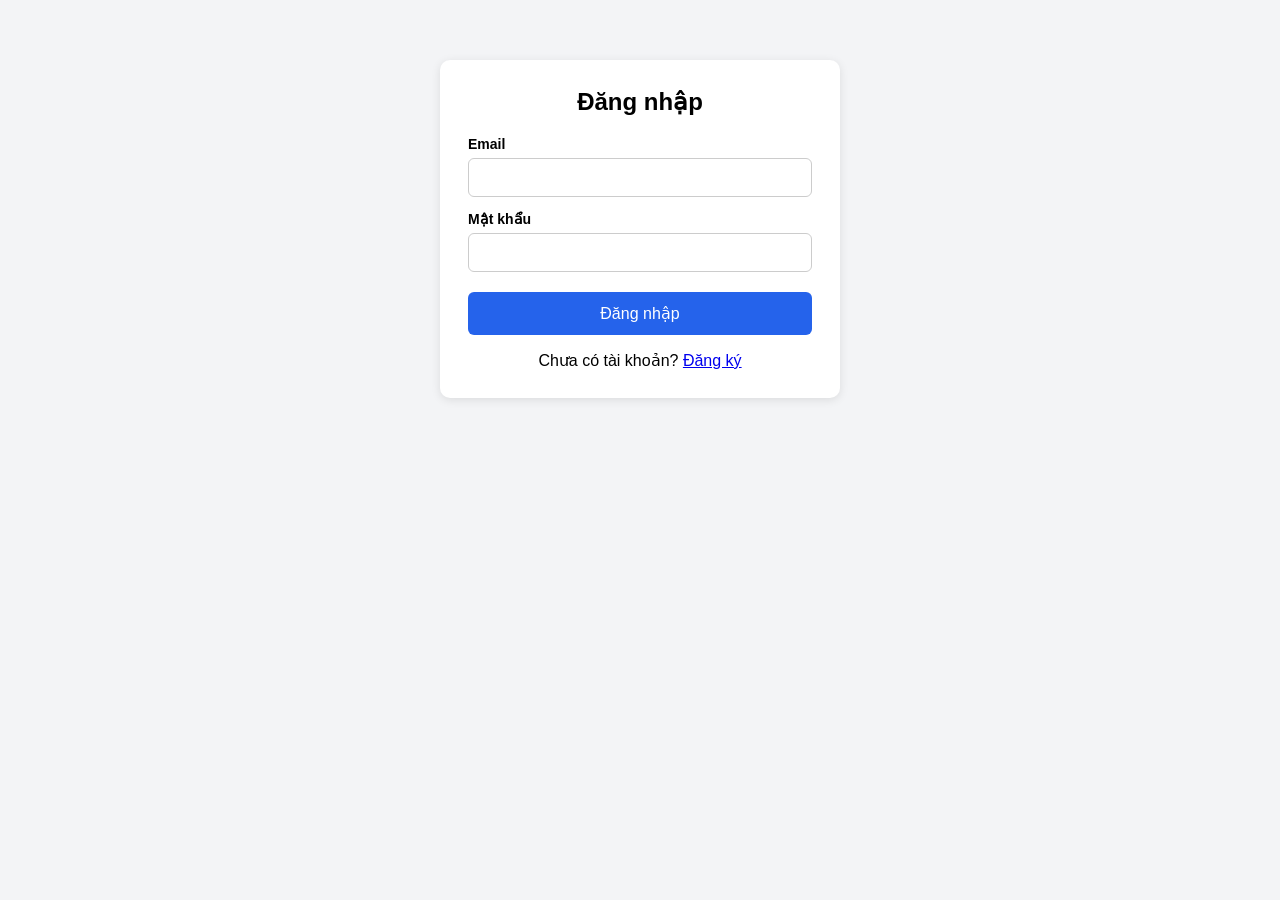
==== Frontend/pages/auth/login.html @ 50eba418 "feat(auth-ui): trang dang ky, dang nhap, luu token, bat CORS cho frontend" ====
<!DOCTYPE html>
<html lang="vi">
<head>
  <meta charset="UTF-8" />
  <meta name="viewport" content="width=device-width, initial-scale=1.0" />
  <title>Đăng nhập - RoomFinder</title>
  <link rel="stylesheet" href="../../styles.css" />
  <link rel="stylesheet" href="../../css/auth/login.css" />
</head>
<body>
  <div class="auth-box">
    <h2>Đăng nhập</h2>
    <form id="loginForm">
      <label for="email">Email</label>
      <input type="email" id="email" required />

      <label for="password">Mật khẩu</label>
      <input type="password" id="password" required />

      <button type="submit" id="btnLogin">Đăng nhập</button>
    </form>
    <div id="message" class="message" role="status" aria-live="polite"></div>
    <p>Chưa có tài khoản? <a href="register.html">Đăng ký</a></p>
  </div>

  <script src="../../js/config.js"></script>
  <script src="../../js/auth/session.js"></script>
  <script src="../../js/ui.js"></script>
  <script src="../../js/auth/login.js"></script>
</body>
</html>
---- Frontend/styles.css ----
* { box-sizing: border-box; }

body {
  font-family: Arial, sans-serif;
  background: #f3f4f6;
  margin: 0;
}

.auth-box {
  max-width: 400px;
  margin: 60px auto;
  background: #fff;
  padding: 28px;
  border-radius: 10px;
  box-shadow: 0 2px 10px rgba(0, 0, 0, 0.1);
}

.auth-box h2 { margin-top: 0; text-align: center; }

.auth-box label {
  display: block;
  margin: 14px 0 6px;
  font-weight: bold;
  font-size: 14px;
}

.auth-box input,
.auth-box select {
  width: 100%;
  padding: 10px;
  border: 1px solid #ccc;
  border-radius: 6px;
  font-size: 15px;
}

.auth-box button {
  width: 100%;
  margin-top: 20px;
  padding: 12px;
  background: #2563eb;
  color: #fff;
  border: none;
  border-radius: 6px;
  font-size: 16px;
  cursor: pointer;
}

.auth-box button:hover { background: #1d4ed8; }
.auth-box button:disabled { background: #93c5fd; cursor: not-allowed; }
.auth-box p { text-align: center; margin-bottom: 0; }

.message {
  margin-top: 12px;
  padding: 10px;
  border-radius: 6px;
  font-size: 14px;
  display: none;
}
.message.error { display: block; background: #fee2e2; color: #b91c1c; }
.message.success { display: block; background: #dcfce7; color: #166534; }

.topbar {
  display: flex;
  justify-content: space-between;
  align-items: center;
  background: #2563eb;
  color: #fff;
  padding: 12px 24px;
}
.topbar button {
  background: #fff;
  color: #2563eb;
  border: none;
  padding: 8px 14px;
  border-radius: 6px;
  cursor: pointer;
}
.container { max-width: 900px; margin: 24px auto; padding: 0 16px; }
---- Frontend/css/auth/login.css ----
/* CSS riêng của pages/auth/login.html. Viết giao diện đăng nhập tại đây. */
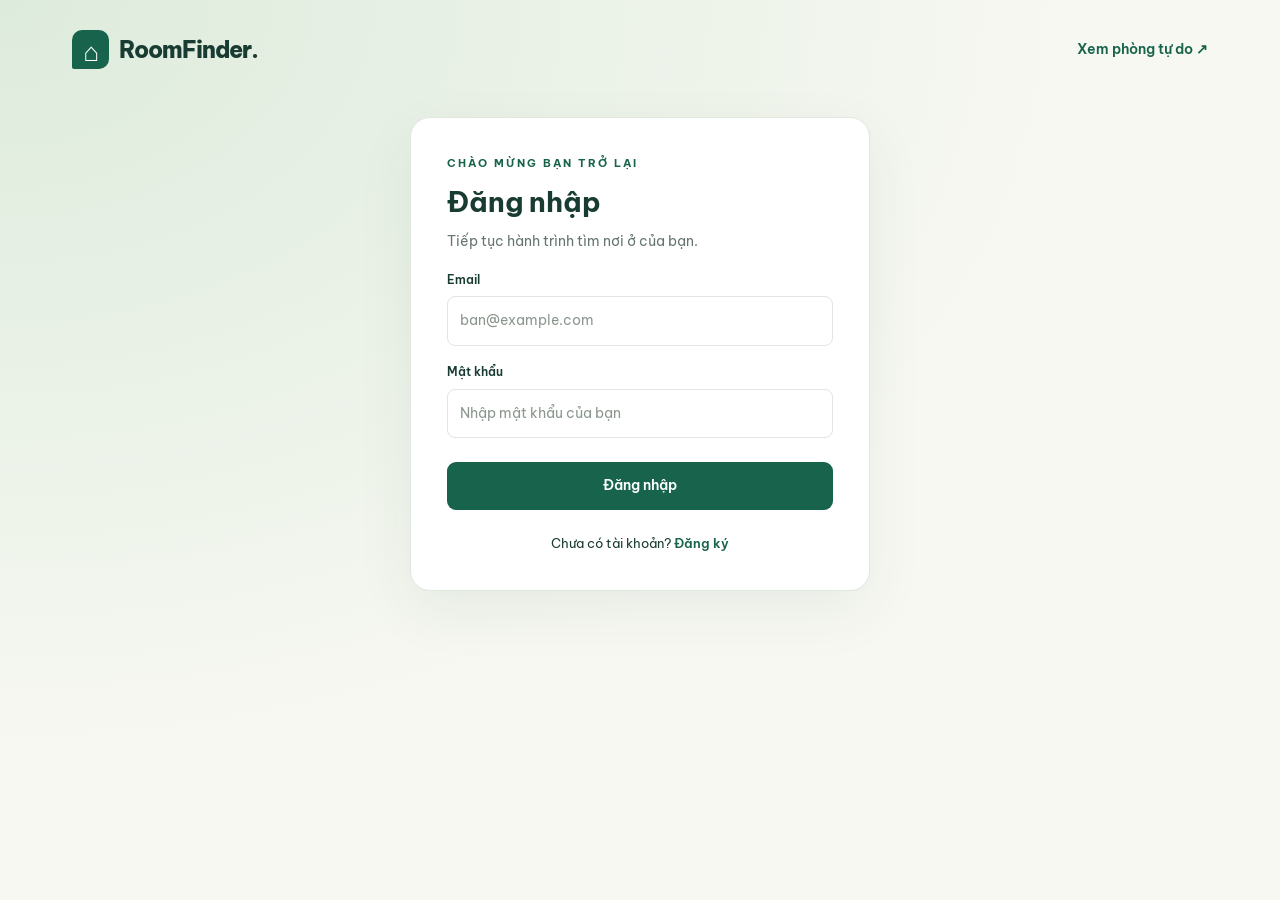
==== commit 4b8cd0d6: "feat(room-ui): trang danh sach phong dang card, loc theo gia va khu vuc, them truong District" ====
--- a/Frontend/pages/auth/login.html
+++ b/Frontend/pages/auth/login.html
@@ -7,21 +7,24 @@
   <link rel="stylesheet" href="../../styles.css" />
   <link rel="stylesheet" href="../../css/auth/login.css" />
 </head>
-<body>
-  <div class="auth-box">
-    <h2>Đăng nhập</h2>
+<body class="auth-page">
+  <header class="container auth-header"><a class="brand" href="../../index.html"><span class="brand-mark" aria-hidden="true">⌂</span>RoomFinder.</a><a class="text-link" href="../rooms/room-list.html">Xem phòng tự do ↗</a></header>
+  <main class="auth-box">
+    <p class="eyebrow">CHÀO MỪNG BẠN TRỞ LẠI</p>
+    <h1>Đăng nhập</h1>
+    <p id="loginHint" class="muted">Tiếp tục hành trình tìm nơi ở của bạn.</p>
     <form id="loginForm">
       <label for="email">Email</label>
-      <input type="email" id="email" required />
+      <input type="email" id="email" autocomplete="email" placeholder="ban@example.com" required />
 
       <label for="password">Mật khẩu</label>
-      <input type="password" id="password" required />
+      <input type="password" id="password" autocomplete="current-password" placeholder="Nhập mật khẩu của bạn" required />
 
       <button type="submit" id="btnLogin">Đăng nhập</button>
     </form>
     <div id="message" class="message" role="status" aria-live="polite"></div>
-    <p>Chưa có tài khoản? <a href="register.html">Đăng ký</a></p>
-  </div>
+    <p>Chưa có tài khoản? <a id="registerLink" href="register.html">Đăng ký</a></p>
+  </main>
 
   <script src="../../js/config.js"></script>
   <script src="../../js/auth/session.js"></script>
--- a/Frontend/styles.css
+++ b/Frontend/styles.css
@@ -1,78 +1,61 @@
+@import url('https://fonts.googleapis.com/css2?family=Be+Vietnam+Pro:wght@400;500;600;700;800&display=swap');
+:root { --green: #17634b; --green-dark: #104c39; --ink: #183b32; --muted: #65766e; --line: #dfe7df; --cream: #f7f8f2; }
 * { box-sizing: border-box; }
-
-body {
-  font-family: Arial, sans-serif;
-  background: #f3f4f6;
-  margin: 0;
-}
-
-.auth-box {
-  max-width: 400px;
-  margin: 60px auto;
-  background: #fff;
-  padding: 28px;
-  border-radius: 10px;
-  box-shadow: 0 2px 10px rgba(0, 0, 0, 0.1);
-}
-
-.auth-box h2 { margin-top: 0; text-align: center; }
-
-.auth-box label {
-  display: block;
-  margin: 14px 0 6px;
-  font-weight: bold;
-  font-size: 14px;
-}
-
-.auth-box input,
-.auth-box select {
-  width: 100%;
-  padding: 10px;
-  border: 1px solid #ccc;
-  border-radius: 6px;
-  font-size: 15px;
-}
-
-.auth-box button {
-  width: 100%;
-  margin-top: 20px;
-  padding: 12px;
-  background: #2563eb;
-  color: #fff;
-  border: none;
-  border-radius: 6px;
-  font-size: 16px;
-  cursor: pointer;
-}
-
-.auth-box button:hover { background: #1d4ed8; }
-.auth-box button:disabled { background: #93c5fd; cursor: not-allowed; }
-.auth-box p { text-align: center; margin-bottom: 0; }
-
-.message {
-  margin-top: 12px;
-  padding: 10px;
-  border-radius: 6px;
-  font-size: 14px;
-  display: none;
-}
-.message.error { display: block; background: #fee2e2; color: #b91c1c; }
-.message.success { display: block; background: #dcfce7; color: #166534; }
-
-.topbar {
-  display: flex;
-  justify-content: space-between;
-  align-items: center;
-  background: #2563eb;
-  color: #fff;
-  padding: 12px 24px;
-}
-.topbar button {
-  background: #fff;
-  color: #2563eb;
-  border: none;
-  padding: 8px 14px;
-  border-radius: 6px;
-  cursor: pointer;
-}
-.container { max-width: 900px; margin: 24px auto; padding: 0 16px; }+html { scroll-behavior: smooth; }
+body { margin: 0; background: var(--cream); color: var(--ink); font-family: 'Be Vietnam Pro', Arial, sans-serif; font-size: 14px; line-height: 1.7; }
+a { color: inherit; text-decoration: none; }
+button, input, select { font: inherit; }
+button, .button { cursor: pointer; border: 0; border-radius: 9px; padding: 12px 20px; background: var(--green); color: white; font-weight: 600; display: inline-flex; align-items: center; justify-content: center; gap: 8px; transition: background .2s; }
+button:disabled { opacity: .55; cursor: not-allowed; }
+button:hover:not(:disabled), .button:hover { background: var(--green-dark); }
+.btn-secondary { background: #edf2eb; color: var(--green); }
+.btn-secondary:hover:not(:disabled) { background: #e0e9dc; }
+.btn-outline { background: transparent; color: var(--green); border: 1px solid var(--line); }
+.btn-outline:hover { background: #edf2eb; }
+:focus-visible { outline: 3px solid #cf9c4d; outline-offset: 4px; }
+[hidden] { display: none !important; }
+.container { max-width: 1200px; margin: 0 auto; padding: 0 32px; }
+.site-header { background: #fff; border-bottom: 1px solid var(--line); }
+.nav-inner { display: flex; align-items: center; justify-content: space-between; gap: 24px; min-height: 88px; }
+.brand { display: inline-flex; align-items: center; gap: 10px; font-size: 23px; font-weight: 800; letter-spacing: -1px; white-space: nowrap; }
+.brand-mark { width: 37px; height: 39px; background: var(--green); color: #fff; display: grid; place-items: center; border-radius: 10px 10px 10px 2px; font-size: 26px; }
+.nav-links, .user-menu { display: flex; align-items: center; gap: 28px; }
+.nav-links a { color: var(--muted); font-weight: 500; }
+.nav-links a:hover, .nav-links [aria-current] { color: var(--green); }
+.nav-links [aria-current] { position: relative; }
+.nav-links [aria-current]::after { content: ''; position: absolute; width: 18px; height: 3px; background: var(--green); bottom: -12px; left: 0; border-radius: 3px; }
+.user-menu { gap: 15px; font-size: 13px; }
+#userInfo { max-width: 200px; overflow: hidden; text-overflow: ellipsis; white-space: nowrap; }
+.eyebrow { color: var(--green); font-size: 11px; font-weight: 700; letter-spacing: 2px; text-transform: uppercase; }
+h1, h2, h3, p { margin-top: 0; }
+h1, h2, h3 { line-height: 1.3; }
+h2 { font-size: 30px; letter-spacing: -.8px; }
+.muted { color: var(--muted); }
+.section-heading { display: flex; justify-content: space-between; gap: 20px; align-items: end; margin-bottom: 24px; }
+.section-heading h2 { margin-bottom: 8px; }
+.section-heading p { margin: 0; color: var(--muted); }
+.text-link { color: var(--green); font-weight: 600; white-space: nowrap; }
+.field { display: flex; flex-direction: column; gap: 8px; }
+.field label { font-size: 12px; font-weight: 600; }
+input, select { width: 100%; min-width: 0; background: white; color: var(--ink); padding: 12px; border: 1px solid var(--line); border-radius: 8px; }
+input::placeholder { color: #8b978e; }
+.site-footer { border-top: 1px solid var(--line); background: #fff; padding: 30px 0; margin-top: 60px; }
+.footer-inner { display: flex; justify-content: space-between; align-items: center; gap: 20px; }
+.footer-inner p { font-size: 12px; color: var(--muted); margin: 0; }
+.skip-link { position: absolute; left: 20px; top: -100px; z-index: 10; background: white; padding: 12px; }
+.skip-link:focus { top: 10px; }
+.status, .message { display: none; padding: 16px; border-radius: 10px; margin: 16px 0; font-size: 13px; }
+.status.info { display: block; background: #eaf1ec; color: var(--green); }
+.status.error, .message.error { display: block; background: #fff0eb; color: #9e3422; }
+.message.success { display: block; background: #e5f3e7; color: var(--green); }
+.auth-page { min-height: 100vh; background: radial-gradient(ellipse at top left, #ddebdc, transparent 60%), var(--cream); }
+.auth-header { padding-top: 30px; display: flex; justify-content: space-between; align-items: center; }
+.auth-box { max-width: 460px; margin: 48px auto; padding: 36px; border: 1px solid var(--line); background: white; border-radius: 20px; box-shadow: 0 20px 60px #173d3210; }
+.auth-box h1 { font-size: 28px; margin-bottom: 10px; }
+.auth-box label { display: block; margin: 16px 0 6px; font-size: 12px; font-weight: 600; }
+.auth-box button { width: 100%; margin-top: 24px; }
+.auth-box > p:last-child { text-align: center; margin: 22px 0 0; font-size: 13px; }
+.auth-box a { color: var(--green); font-weight: 600; }
+@media (max-width: 900px) { .nav-links { gap: 18px; } .nav-links .nav-guide { display: none; } .nav-inner { gap: 16px; } #userInfo { max-width: 130px; } }
+@media (max-width: 640px) { .container { padding: 0 20px; } .nav-inner { flex-wrap: wrap; padding-top: 16px; padding-bottom: 16px; gap: 18px 10px; } .brand { font-size: 20px; } .nav-links { order: 3; width: 100%; font-size: 13px; } .user-menu { gap: 12px; font-size: 12px; } .user-menu .button, .user-menu button { padding: 9px 12px; } #userInfo { max-width: 110px; } h2 { font-size: 25px; } .section-heading { align-items: start; flex-direction: column; gap: 10px; } .footer-inner { align-items: start; flex-direction: column; } .auth-box { margin: 32px 20px; padding: 26px; } .auth-header { padding-top: 22px; } .auth-header > a:last-child { font-size: 12px; } }
+@media (prefers-reduced-motion: reduce) { html { scroll-behavior: auto; } *, *::before, *::after { transition: none !important; animation: none !important; } }
